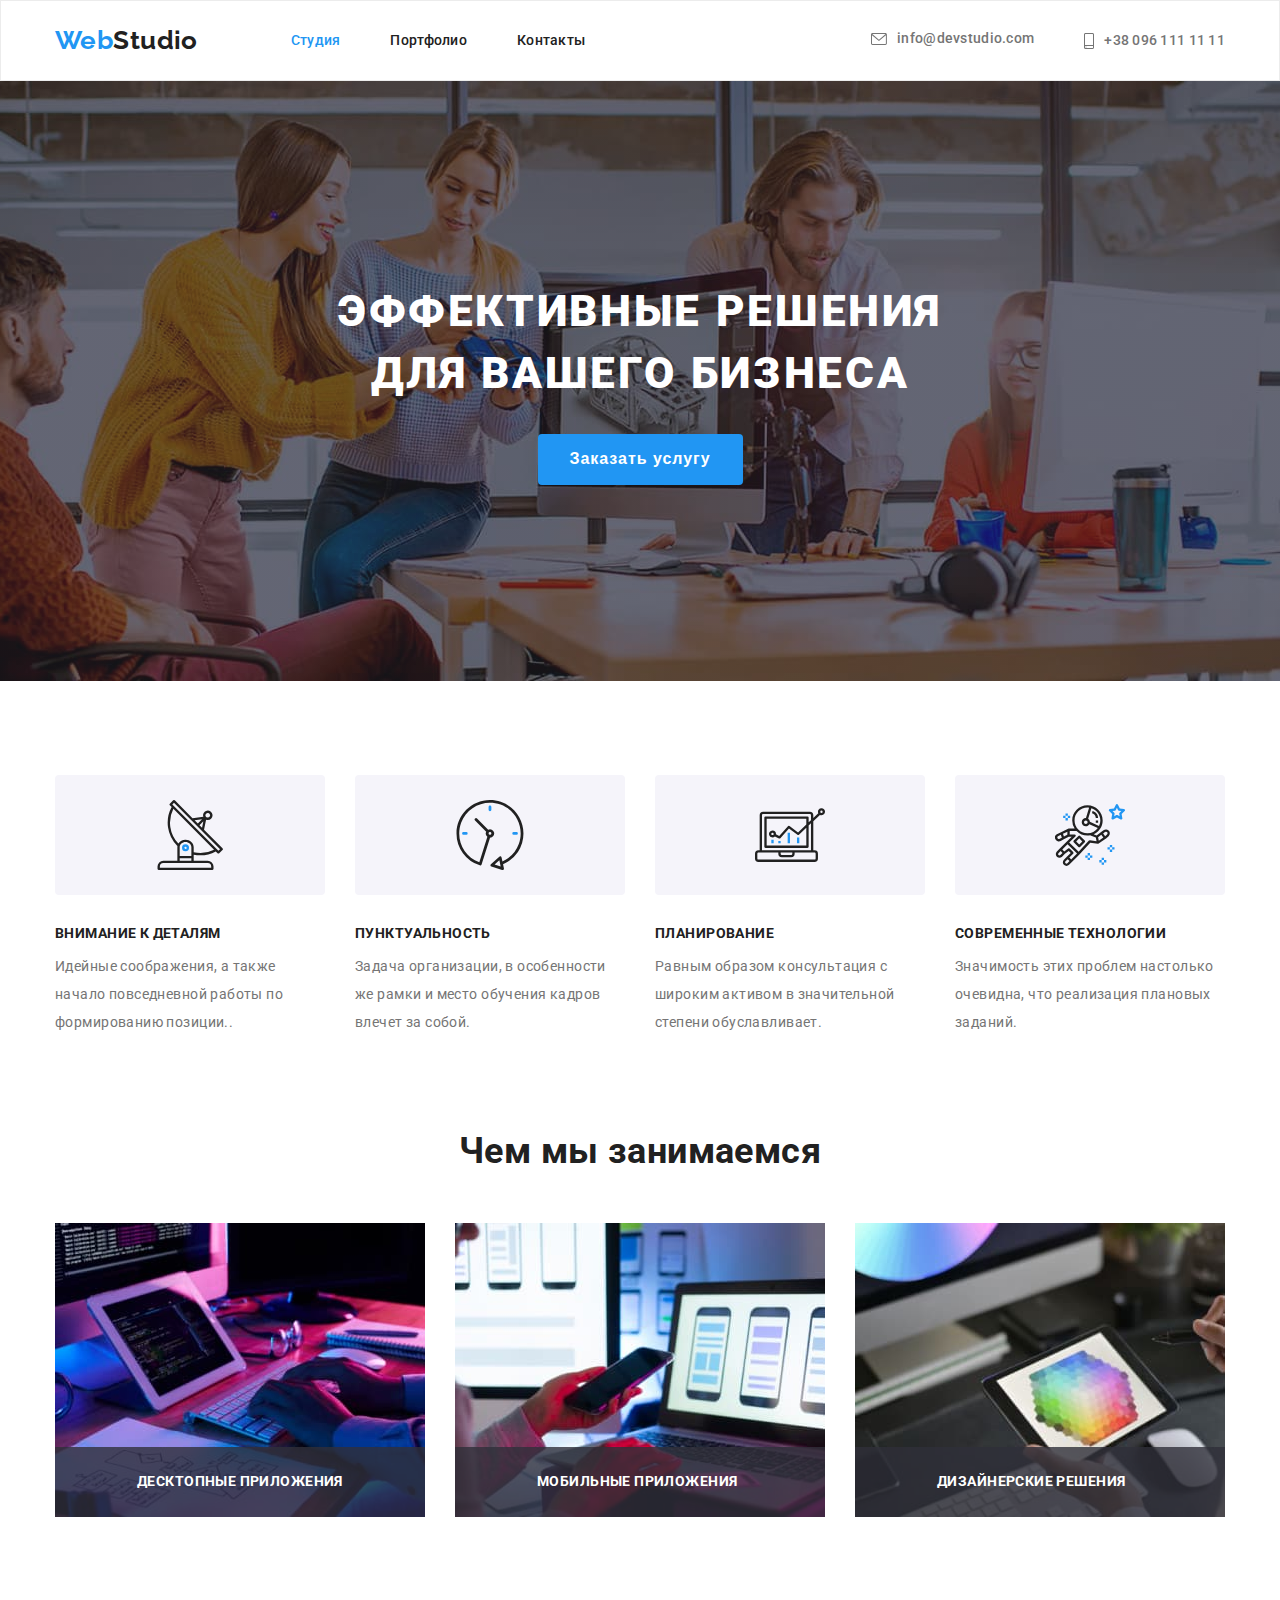
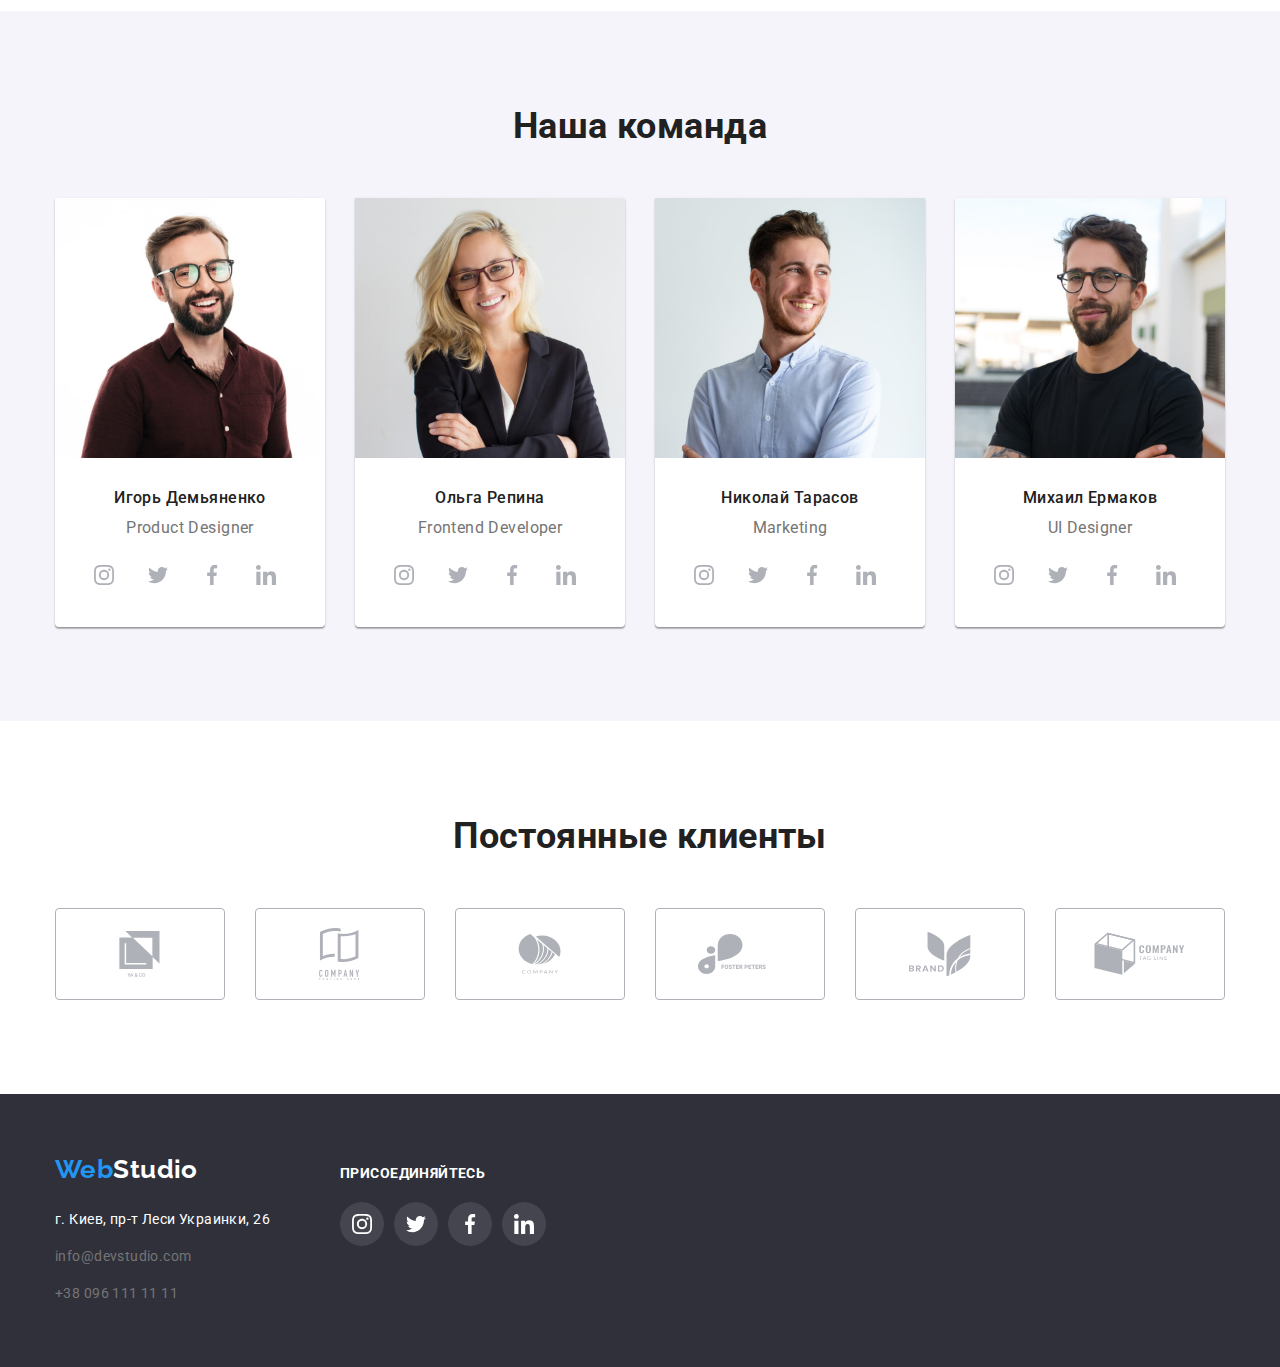
==== index.html @ 89e28541 "add modal" ====
<!DOCTYPE html>
<html lang="ru">

<head>
    <meta charset="UTF-8">
    <meta name="viewport" content="width=device-width, initial-scale=1.0">
    <link rel="stylesheet" href="https://cdnjs.cloudflare.com/ajax/libs/modern-normalize/1.0.0/modern-normalize.min.css" integrity="sha512-ISS7cAi1PEhQ8jnbJpJZMd29NlhNj4AWYyLOSp2CE/CsHxTCu+r+t0D2yoJudVrd0/8fTVPUVDzY5Tvli75u/g==" crossorigin="anonymous" referrerpolicy="no-referrer" />
    <link href="https://fonts.googleapis.com/css2?family=Raleway:wght@700&family=Roboto:ital,wght@0,400;0,500;0,700;0,900;1,400&display=swap" rel="stylesheet">
    <link rel="stylesheet" href="css/style.css">
    <title>WebStudio</title>
</head>

<body>
    <!--Шапка сайта-->
        <header class="header">
            <div class="container header__block">
                <a href="#" aria-label="WebStudio link" class="menu-logo logo-blue"><span>Web</span>Studio</a>
                    <nav class="menu__body">
                        <ul class="menu__list">
                            <li class="menu__item ">
                                <a href="#" class="menu__link menu-blue">Студия</a>
                            </li>
                            <li class="menu__item">
                                <a href="./portfolio.html" class="menu__link menu">Портфолио</a>
                            </li>
                            <li class="menu__item">
                                <a href="#" class="menu__link menu">Контакты</a>
                            </li>
                        </ul>
                    </nav>
                    <ul class="address__list">
                        <li class="address__item">
                            <a href="mailto:info@devstudio.com" class="address__link address-grey" ><svg class="link-icon"  width="16" height="12">
                                <use href="./img/icon/symbol.svg#icon-envelope" class="icon" ></use>
                            </svg>info@devstudio.com</a>
                        </li>
                        <li class="address__item">
                            <a href="tel:+380961111111" class="address__link address-grey"><svg class="link-icon" width="10" height="16">
                                <use href="./img/icon/symbol.svg#icon-smartphone" ></use>
                            </svg>+38 096 111 11 11</a>
                        </li>
                    </ul>
            </div>
        </header>

        <main class="main">
           
            <!--Герой-->
            <section class="section hero overlay">
               
                <div class="container ">
                    <h1 class="title-block_text">Эффективные решения для вашего бизнеса</h1>
                    <button type="button" class="button-blue" data-open-modal>Заказать услугу</button>
                </div>
            </section>
            
            <!--Наши скилы-->
            <section class="section about-us">
                <div class="container">
                    <ul class="about-us__list">
                        <li class="about-us__item icon-antenna">
                            <a href="" class="about-us__list-link">
                                <svg class="about-us__list-icon">
                                  <use href="./img/icon/symbol.svg#icon-Group"></use>
                                </svg>
                              </a>
                            <h3 class="about-us__title subtitle">Внимание к деталям</h3>
                            <p>
                                Идейные соображения, а также начало повседневной работы по формированию позиции..
                            </p>
                        </li>
                        <li class="about-us__item icon-clock">
                            <a href="" class="about-us__list-link">
                                <svg class="about-us__list-icon">
                                  <use href="./img/icon/symbol.svg#icon-clock-1"></use>
                                </svg>
                              </a>
                            <h3 class="about-us__title subtitle">Пунктуальность</h3>
                            <p>
                                Задача организации, в особенности же рамки и место обучения кадров влечет за собой.
                            </p>
                        </li>
                        <li class="about-us__item icon-laptop">
                            <a href="" class="about-us__list-link">
                                <svg class="about-us__list-icon">
                                  <use href="./img/icon/symbol.svg#icon-diagram-1"></use>
                                </svg>
                              </a>
                            <h3 class="about-us__title subtitle">Планирование</h3>
                            <p>
                                Равным образом консультация с широким активом в значительной степени обуславливает.
                            </p>
                        </li>
                        <li class="about-us__item icon-astronaut">
                            <a href="" class="about-us__list-link">
                                <svg class="about-us__list-icon">
                                  <use href="./img/icon/symbol.svg#icon-astronaut-1"></use>
                                </svg>
                              </a>
                            <h3 class="about-us__title subtitle">Современные технологии</h3>
                            <p>
                                Значимость этих проблем настолько очевидна, что реализация плановых заданий.
                            </p>
                        </li>
                    </ul>
                </div>
            </section>

            <!--Примеры работы-->
            <section class=" section what-we-do">
                <div class="container">
                    <h2 class="block-text__title header-block__title">Чем мы занимаемся</h2>
                        <ul class="what-we-do__list">
                            <li class="what-we-do__item">
                                <div class="what-we-do-wrapper">
                                    <img src="./img/studia/img.jpg" alt="картинка" width="370" height="294" />
                                    <h3 class="what-we-do__title subtitle">Десктопные приложения</h3>
                                </div>
                            </li>
                            <li class="what-we-do__item">
                                <div class="what-we-do-wrapper">
                                    <img src="./img/studia/img2.jpg" alt="картинка" width="370" height="294"/>
                                    <h3 class="what-we-do__title subtitle">Мобильные приложения</h3>
                                </div>
                            </li>
                            <li class="what-we-do__item">
                                <div class="what-we-do-wrapper">
                                    <img src="./img/studia/img3.jpg" alt="картинка" width="370" height="294"/>
                                    <h3 class="what-we-do__title subtitle">Дизайнерские решения</h3>
                                </div>
                            </li>
                        </ul>
                </div>
            </section>
            
            <!--Наша команда-->
            <section class="section our-team">
                <div class="container">
                    <h2 class="block-text__title title-our-team">Наша команда</h2>
                        <ul class="our-team__list">
                            <li class="our-team__item">
                                <img src="./img/studia/img4.jpg" alt="фото Игорь Демьяненко" width="270" height="260"/>
                                <h3 class="our-team__title">Игорь Демьяненко</h3>
                                <p class="elements__title our-team-elements" >Product Designer</p>
                                <ul class="icons">
                                    <li class="icons-item"><a href="#" class="icons-item-link "><svg class="icon-link">
                                        <use href="./img/icon/symbol.svg#icon-instagram-2" ></use>
                                    </svg></a></li>
                                    <li class="icons-item"><a href="#" class="icons-item-link "><svg class="icon-link">
                                        <use href="./img/icon/symbol.svg#icon-twitter-1" ></use>
                                    </svg></a></li>
                                    <li class="icons-item"><a href="#" class="icons-item-link "><svg class="icon-link">
                                        <use href="./img/icon/symbol.svg#icon-facebook-1" ></use>
                                    </svg></a></li>
                                    <li class="icons-item"><a href="#" class="icons-item-link "><svg class="icon-link">
                                        <use href="./img/icon/symbol.svg#icon-linkedin-1" ></use>
                                    </svg></a></li>
                                </ul>
                                
                            </li>
                            <li class="our-team__item">
                                <img src="./img/studia/img5.jpg" alt="фото Ольга Репина" width="270" height="260"/>
                                <h3 class="our-team__title">Ольга Репина</h3>
                                <p class="elements__title our-team-elements">Frontend Developer</p>
                                <ul class="icons">
                                    <li class="icons-item"><a href="#" class="icons-item-link "><svg class="icon-link">
                                        <use href="./img/icon/symbol.svg#icon-instagram-2" ></use>
                                    </svg></a></li>
                                    <li class="icons-item"><a href="#" class="icons-item-link "><svg class="icon-link">
                                        <use href="./img/icon/symbol.svg#icon-twitter-1" ></use>
                                    </svg></a></li>
                                    <li class="icons-item"><a href="#" class="icons-item-link "><svg class="icon-link">
                                        <use href="./img/icon/symbol.svg#icon-facebook-1" ></use>
                                    </svg></a></li>
                                    <li class="icons-item"><a href="#" class="icons-item-link "><svg class="icon-link">
                                        <use href="./img/icon/symbol.svg#icon-linkedin-1" ></use>
                                    </svg></a></li>
                                </ul>
                                
                            </li>
                            <li class="our-team__item">
                                <img src="./img/studia/img6.jpg" alt="фото Николай Тарасов" width="270" height="260"/>
                                <h3 class="our-team__title">Николай Тарасов</h3>
                                <p class="elements__title our-team-elements" >Marketing</p>
                                <ul class="icons">
                                    <li class="icons-item"><a href="#" class="icons-item-link "><svg class="icon-link">
                                        <use href="./img/icon/symbol.svg#icon-instagram-2" ></use>
                                    </svg></a></li>
                                    <li class="icons-item"><a href="#" class="icons-item-link "><svg class="icon-link">
                                        <use href="./img/icon/symbol.svg#icon-twitter-1" ></use>
                                    </svg></a></li>
                                    <li class="icons-item"><a href="#" class="icons-item-link "><svg class="icon-link">
                                        <use href="./img/icon/symbol.svg#icon-facebook-1" ></use>
                                    </svg></a></li>
                                    <li class="icons-item"><a href="#" class="icons-item-link "><svg class="icon-link">
                                        <use href="./img/icon/symbol.svg#icon-linkedin-1" ></use>
                                    </svg></a></li>
                                </ul>
                               
                            </li>
                            <li class="our-team__item">
                                <img src="./img/studia/img7.jpg" alt="фото Михаил Ермаков" width="270" height="260"/>
                                <h3 class="our-team__title">Михаил Ермаков</h3>
                                <p class="elements__title our-team-elements">UI Designer</p>
                                <ul class="icons">
                                    <li class="icons-item"><a href="#" class="icons-item-link"><svg class="icon-link">
                                        <use href="./img/icon/symbol.svg#icon-instagram-2" ></use>
                                    </svg></a></li>
                                    <li class="icons-item"><a href="#" class="icons-item-link"><svg class="icon-link">
                                        <use href="./img/icon/symbol.svg#icon-twitter-1" ></use>
                                    </svg></a></li>
                                    <li class="icons-item"><a href="#" class="icons-item-link"><svg class="icon-link">
                                        <use href="./img/icon/symbol.svg#icon-facebook-1" ></use>
                                    </svg></a></li>
                                    <li class="icons-item"><a href="#" class="icons-item-link"><svg class="icon-link">
                                        <use href="./img/icon/symbol.svg#icon-linkedin-1" ></use>
                                    </svg></a></li>
                                </ul>
                               
                            </li>
                        </ul>
                </div>
            </section>
            <section class="section primary-clients">
                <div class="container">
                    <h2 class="block-text__title title-primary-clients">Постоянные клиенты</h2>
                        <ul class="primary-clients-list">
                            <li class=" primary-clients-item"><a href="#" class=" primary-clients-item-link" ><svg class="clients-link" width="41" height="46">
                                <use href="./img/icon/symbol.svg#icon-client1" ></use>
                            </svg></a></li>
                            <li class=" primary-clients-item"><a href="#" class=" primary-clients-item-link "><svg class="clients-link" width="41" height="52">
                                <use href="./img/icon/symbol.svg#icon-client2" ></use>
                            </svg></a></li>
                            <li class=" primary-clients-item"><a href="#" class=" primary-clients-item-link "><svg class="clients-link" width="43" height="41">
                                <use href="./img/icon/symbol.svg#icon-client3" ></use>
                            </svg></a></li>
                            <li class=" primary-clients-item"><a href="#" class=" primary-clients-item-link "><svg class="clients-link" width="84" height="46">
                                <use href="./img/icon/symbol.svg#icon-client4" ></use>
                            </svg></a></li>
                            <li class=" primary-clients-item"><a href="#" class=" primary-clients-item-link "><svg class="clients-link" width="62" height="46">
                                <use href="./img/icon/symbol.svg#icon-client5" ></use>
                            </svg></a></li>
                            <li class=" primary-clients-item"><a href="#" class=" primary-clients-item-link "><svg class="clients-link" width="93" height="43">
                                <use href="./img/icon/symbol.svg#icon-client6" ></use>
                            </svg></a></li>
                        </ul>
                </div>
            </section>
        </main>
     <!--Футер-->
        <footer class="footer">
            <div class="container ">
                <address class="footer__address">
                    <div class="primary-list">
                        <a href="" aria-label="WebStudio link" class="footer-logo logo-blue"><span>Web</span>Studio</a>
                        <ul class="footer__address__list">
                            <li class="footer__address__item">
                                <a href="https://goo.gl/maps/piqngm7oDQpEDh6u6" target="_blank" rel="noopener nofollow noreferrer" class="footer-white">г. Киев, пр-т Леси Украинки, 26</a>
                            </li>
                            <li class="footer__address__item">
                                <a href="mailto:info@devstudio.com" class="footer-grey">info@devstudio.com</a>
                            </li>
                            <li class="footer__address__item">
                                <a href="tel:+380961111111" class="footer-grey">+38 096 111 11 11</a>
                            </li>
                        </ul>
                    </div>
                    <div class="add-to-us">
                        <p class="add-to-us-title">присоединяйтесь</p>
                        <ul class="add-to-us-list">
                            <li class="add-to-us-item"><a href="#" class="add-to-us-link"><svg class="icon-link footer-color-link">
                                <use href="./img/icon/symbol.svg#icon-instagram-2" ></use>
                            </svg></a></li>
                            <li class="add-to-us-item"><a href="#" class="add-to-us-link "><svg class="icon-link footer-color-link">
                                <use href="./img/icon/symbol.svg#icon-twitter-1" ></use>
                            </svg></a></li>
                            <li class="add-to-us-item"><a href="#" class="add-to-us-link "><svg class="icon-link footer-color-link">
                                <use href="./img/icon/symbol.svg#icon-facebook-1" ></use>
                            </svg></a></li>
                            <li class="add-to-us-item"><a href="#" class="add-to-us-link "><svg class="icon-link footer-color-link">
                                <use href="./img/icon/symbol.svg#icon-linkedin-1" ></use>
                            </svg></a></li>
                        </ul>   
                    </div>
                    
                </address>
            </div>
        </footer>
        <div class="backdrop is-hidden" data-backdrop>
            <div class="modal">
                <button data-close-modal><svg class="close-bnt" width="18" height="18" >
                    <use href="./img/icon/symbol.svg#icon-close" ></use>
                </svg></button>
            </div>
        </div>
        <script src="./js/modal.js"> </script>
    </body>

</html>
---- css/style.css ----
*,*::before,*::after{
    padding: 0;
    margin: 0;
    border: 0;
    box-sizing: border-box;
}
:root {
    --brand-color:  #2196F3;
    --fon-color: #2F303A;
    --fonts-title-color: #212121;
    --fonts-color: #757575;
    --white-color: #fff;
    --background-fon-button:#F5F4FA;
     --fons-icon-color:#AFB1B8;
}
.section{
    padding: 94px 0;
}
body {
    font-family: 'Roboto';
    font-size: 14px;
    line-height: 2;
    letter-spacing: 0.03em;
    color: var(--fonts-color);
}
a{
    text-decoration: none;
}
ul,ol,li{
    list-style: none;
}
h1,h2,h3,h4,h5,h6,p{
    margin-top: 0;
    margin-bottom: 0;
}
img{
    display: block;
    height: auto;
    width: 100%;
}

/* ==================================================== */
/* ==================================================== */
.container{
    max-width: 1200px;
    margin: 0px auto;
    padding: 0px 15px;
}
.header{
    padding: 24px 0;
   border: 1px solid #ECECEC;
}
.header__block{
    display: flex;
    align-items:center;
}

/* ==================================================== */
/* ==================================================== */
.hero{
    padding: 200px 0px;
    text-align: center;
}

.footer{
    background-color: var(--fon-color);
}
.overlay{
    max-width: 1600px;
    height: 600px;
    margin: auto;
   background-color: #C4C4C4;;
    background-image: linear-gradient(
        to right,
         rgba(47, 48, 58, 0.4),
         rgba(47, 48, 58, 0.4) ),url(../img/bgi.jpg);
        background-repeat: no-repeat;
        background-position: center;
        background-size: cover;

}
/* ==================================================== */
/* ==================================================== */

.what-we-do{
    padding-top: 0px;
}
.what-we-do-wrapper{
    position: relative;
}
.what-we-do-wrapper::before{
    content: '';
    display: inline-block;
    position: absolute;
    width: 370px;
	height: 70px;
	left: 0;
	bottom: 0;
   opacity: 1;
    background: rgba(47, 48, 58, 0.8);
}
.about-us__list{
    display: flex;
    justify-content: center;
    
}

.about-us__item{


}
.about-us__list-link{
display: flex;
justify-content: center;
align-items: center;
width: 270px;
height: 120px;
background: #F5F4FA;
border-radius: 4px;
margin-bottom: 30px;
}
.about-us__list-icon{
    width: 70px;
    height: 70px;
}
.about-us__item{
    max-width: 270px;
    
}

.about-us__item:not(:last-child){
    margin: 0px 30px 0px 0px;
}
/* ========================title============================ */
/* ======================================================== */
.subtitle{
    font-style: normal;
    font-weight: 700;
    font-size: 14px;
    line-height: 1.2;
    text-transform: uppercase;
}
.about-us__title {
    color: var(--fonts-title-color);
}
.what-we-do__title{
    color: var(--white-color);
    display: block;
    position: absolute;
    left: 0;
    bottom:0;
    padding: 27px 82px; 
   
}
.about-us__title:not(:last-child){
    margin: 0px 0px 10px 0px;
}
.our-team__title{
    font-weight: 500;
    font-size: 16px;
    line-height: 1.2;
    color: var(--fonts-title-color);
    
 }
 .our-team__title:not(:last-child){
  padding: 30px 0px 10px 0px;
 }
 .elements__title{
    font-size: 16px;
    line-height: 1.2;
    text-align: center;
    margin-bottom: 16px;
}

.elements__title-item{
    font-size: 16px;
    line-height: 1.8; 
}
.add-to-us-title{
    width: 144px;
    height: 16px;

    font-weight: 700;
    font-size: 14px;
    line-height: 1.14;
    letter-spacing: 0.03em;
    text-transform: uppercase;

    color: var(--white-color);
}
.title-block_text{
    width: 693px;
    margin-left: auto;
    margin-right: auto;
    margin-bottom: 30px;
}
.title-block_text{
    font-weight: 900;
    font-size: 44px;
    line-height: 1.4;
    letter-spacing: 0.06em;
    text-transform: uppercase;
    color: var(--white-color);
    
}
.block-text__title{
    font-size: 36px;
    line-height: 1.2;
    color: var(--fonts-title-color);
    text-align: center;
    margin-bottom: 50px;
}

.exmaple__item-title{
    font-size: 18px;
    line-height: 2;
    letter-spacing: 0.06em;
    color:var(--fonts-title-color);
}
/* ==================================================== */
/* ==================================================== */

.what-we-do__list, .our-team__list{
    display: flex;
}
.what-we-do__item:not(:last-child),.our-team__item:not(:last-child) {
    margin: 0px 30px 0px 0px;
}

/* ==================================================== */
/* ==================================================== */


.our-team__item{
    background-color: #fff;
}
.our-team{
    text-align: center;
    background-color: var(--background-fon-button);

}

.our-team__item{
    box-shadow: 0px 1px 3px rgba(0, 0, 0, 0.12), 0px 1px 1px rgba(0, 0, 0, 0.14), 0px 2px 1px rgba(0, 0, 0, 0.2);
    border-radius: 0px 0px 4px 4px;
}

.elements__title-item{
    color: var(--fonts-color);
}
.exmaple__item-link{
    display: block;
}
.exmaple-link{
    display: block;
}
.our-team-elements{
    padding: 0px 0px 0px 0px;
}
/* ==================================================== */
/* ==================================================== */

.footer{
    padding: 60px 0;
}
 .footer-white{
     cursor: default;
     line-height: 1.7;
   color: var(--white-color);
 } 
 
 .address, .footer__address{
     font-style: normal;
 }

 .footer__address__item:not(:last-child){
     margin-bottom: 9px;
 }

 .footer-logo{
    display: block;
    margin-bottom: 20px;
  color:var(--white-color);
 }
 .footer-white{
    font-style: normal;
    line-height: 1.7;
  color: var(--white-color);
}
.footer-grey{
    color: var(--fonts-color);
}
/* ======================button============================== */
/* ========================================================= */
.button-blue{
    border-radius: 4px;
    font-weight: 700;
    font-size: 16px;
    line-height: 1.9;
    letter-spacing: 0.06em;
    color:var(--white-color);
    background: var(--brand-color);
    padding: 10px 32px;
    cursor: pointer; 
   
}

 .button-menu_blue{
    background: var(--brand-color);
    color: var(--white-color);
 }
.button-menu{
    font-family: inherit;
    font-weight: 500;
    font-size: 16px;
    line-height: 1.6;
    background: var(--background-fon-button);
    border-radius: 4px;
    cursor: pointer;
    padding: 6px 22px;
   
}
.menu__button-list{
    display: flex;
    justify-content: center;
   margin-bottom: 50px;
}
.menu__button-item:not(:last-child){
    margin: 0px 8px 0px 0px;
}

 /* ==================================================== */
/* ==================================================== */
.menu__body{
    margin-right: auto;
}
.menu__list{
    display: flex;
 }
.menu__item:not(:last-child){
   margin: 0px 50px 0px 0px;
 }

.menu-blue{
        color: var(--brand-color);
}

.menu{
    font-weight: 500;
    line-height: 1.2px;
    letter-spacing: 0.02em;
    color: var(--fonts-title-color);
}
.menu-logo, .footer-logo{
    font-family: 'Raleway';
    font-style: normal;
    font-weight: 700;
    font-size: 26px;
    line-height: 1.2;
   }
.menu-logo{
    color: var(--fonts-title-color);
    margin-right: 93px;
}
 /* ========================hover============================ */
/* ========================================================= */

.menu__link:hover,.address__link:hover,.grey:hover, .address__link:hover,.address__link:hover .link-icon,
.menu__link:focus,.address__link:focus,.grey:focus, .address__link:focus,.address__link:focus .link-icon{
    color: var(--brand-color);
    fill: var(--brand-color);
    transition: transform 250ms cubic-bezier(0.4, 0, 0.2, 1) ;
}
.exmaple__item-link:hover,.exmaple__item-link:focus{
    box-shadow: 0px 1px 3px rgba(0, 0, 0, 0.12), 0px 1px 1px rgba(0, 0, 0, 0.14), 0px 2px 1px rgba(0, 0, 0, 0.2);
    border-radius: 0px 0px 4px 4px;
    transition: transform 250ms cubic-bezier(0.4, 0, 0.2, 1) ;
}
.button-blue:hover, .button-blue:focus, .button-blue:active{
    background:#085fa7;
    transition: transform 250ms cubic-bezier(0.4, 0, 0.2, 1) ;
}

 .button-menu:hover,.button-menu:focus{
    background: var(--brand-color);
    color: var(--white-color);
    transition: transform 250ms cubic-bezier(0.4, 0, 0.2, 1) ;
 }
.icons-item-link:hover,.icons-item-link:hover .icon-link,
.icons-item-link:focus,.icons-item-link:focus .icon-link {
    background-color:var(--brand-color);
    fill: var(--white-color);
    transition: transform 250ms cubic-bezier(0.4, 0, 0.2, 1) ;
}
.add-to-us-link:hover,.add-to-us-link:focus{
   background-color:var(--brand-color);
   transition: transform 250ms cubic-bezier(0.4, 0, 0.2, 1) ;
}
.primary-clients-item-link:hover, .primary-clients-item-link:focus{
    border: 1px solid var(--brand-color);
    fill: var(--brand-color);
    transition: transform 250ms cubic-bezier(0.4, 0, 0.2, 1) ;
}
.menu__link:hover::after{
	/* opacity: 1; */
	transform: scaleX(1);
    transition: transform 250ms cubic-bezier(0.4, 0, 0.2, 1) ;
}
/* ==================================================== */
/* ==================================================== */
.exmaple__list{
   display: flex;
   flex-wrap: wrap;
   gap: 30px;
}
.exmaple__item{
    flex-basis: calc((100% - 60px) / 3);
    border: solid 1px #EEEEEE;
}
.exmaple__item:hover{

}
.address__item:not(:last-child){
margin: 0px 50px 0px 0px;
}
 /* ==================================================== */
/* ==================================================== */


.menu__link,.address__link{
    font-style: normal;
    font-weight: 500;
    line-height: 1.2px;
    letter-spacing: 0.02em;
}
 /* =======================after&before============================ */
/* =============================================================== */
.menu__link{
    position:relative;
    display: block;
}
.menu__link::after{
    position: absolute;
    content: '';
    display: block;
    left: 0;
    bottom: -40px;
    width: 100%;
    height: 4px;
    border-radius: 4px;
    background-color: var(--brand-color);
    /* opacity: 0; */
    transform: scaleX(0);
    transition: transform 250ms cubic-bezier(0.4, 0, 0.2, 1) ;

}
.exmaple-box{
    position: relative;
    width: 367px;
    height: 294px;
    overflow: hidden;
}
.exmaple-overlay{
    position: absolute;
    top: 0;
	left: 0;
	width: 100%;
	height: 100%;
	background-color: rgba(33, 150, 243, 0.9);
    transform: translateY(100%);
	transition: transform 250ms ease;
}
.exmaple-overlay > p{
    padding: 63px 24px;
    color: var(--white-color);
}
.exmaple-box:hover .exmaple-overlay {
	transform: translateY(0);
  }
/* ==================================================== */
/* ==================================================== */

.logo-blue span{
   color: var(--brand-color);
}
.address-grey{
  color: var(--fonts-color);
}

.blue{
    background-color: var(--brand-color);
    color:var(--white-color);
}

.header-block{
    text-align: center;
    margin: 0px 0px 50px 0px;
}

.exmaple__item-title{
    margin: 20px 0px 4px 24px;
}

.elements__title-item{
    padding: 0px 0px 20px 24px;
}

.our-team__list{
   display: flex;   
 
}
.icons-item-link{
    display: block;
    padding: 12px;
    width: 44px;
    height:44px;
    border-radius: 50%;
    color: var(--fonts-color);
}
.add-to-us-link{
    display: block;
    padding: 12px;
    width: 44px;
    height:44px;
    border-radius: 50%;
    color: var(--white-color);
    background: rgba(255, 255, 255, 0.1);
}

.icons{
display: flex;
margin-bottom: 30px;
justify-content: center;

}
.icons-item, .add-to-us-item{
    margin-right: 10px;
    
}
.icon-link{
    width: 20px;
    height:20px;
   fill: var(--fons-icon-color);
}
.footer-color-link{
    fill: var(--white-color);
}
.address__list{
    display: flex;
}
.address__link{
    display: flex;
    align-items: center;
   
}
.link-icon{
    margin-right: 10px;
 fill: var(--fonts-color);
}
.primary-clients-list{
    display: flex;
    flex-wrap: wrap;
    gap: 30px;
}
.primary-clients-item{
    width: calc((100% - 150px)/6);
    min-height: 92px;
   
}
.primary-clients-item-link{
    border: 1px solid #AFB1B8;
    border-radius: 4px;
   display: flex;
   align-items: center;
   justify-content: center;
   min-height: 92px;
   color: var(--fons-icon-color);
   fill: var(--fons-icon-color);
}
.clients-link{
    display: block;
}

.add-to-us-list{
    display: flex;
}
.add-to-us-title{
    margin-bottom: 20px;
}
.footer__address{
   display: flex;
}

.primary-list{
    margin-right: 70px;
}

.add-to-us{
   padding-top: 12px;
    
}
/* =====================backdrop=============================== */
/* =========================================================== */
.backdrop{
    position: fixed;
    left: 0;
    top: 0;
    width: 100%;
    height: 100%; 
    z-index: 100;   
    
    background: rgba(0, 0, 0, 0.2);
    transition: opacity 500ms linear, visibility 500ms linear;
} 
.backdrop.is-hidden{
    opacity: 0;
    visibility: hidden;
    pointer-events: none;
}
.backdrop.is-hidden .modal{
    transform:translate(-50%, -50%) scale(1.1);
}
.modal{
    position: absolute;
    top: 50%;
    left: 50%;
   
    width: 528px;
    height: 581px;
  
    background: #FFFFFF;
    box-shadow: 0px 1px 3px rgba(0, 0, 0, 0.12), 0px 1px 1px rgba(0, 0, 0, 0.14), 0px 2px 1px rgba(0, 0, 0, 0.2);
    border-radius: 4px;
    
    transform: translate(-50%, -50%) scale(1);
    transition: transform 250ms cubic-bezier(0.4, 0, 0.2, 1) ;
}
.close-bnt{
    position: absolute;
    top: 10px;
    right: 10px;
    display: flex;
    /* justify-content: center;
    align-items: center; */

    background-color:transparent;
    width: 30px;
    height: 30px;
    border-radius: 50%;
    border: 1px solid rgba(0, 0, 0, 0.1);

    padding: 6px;
}
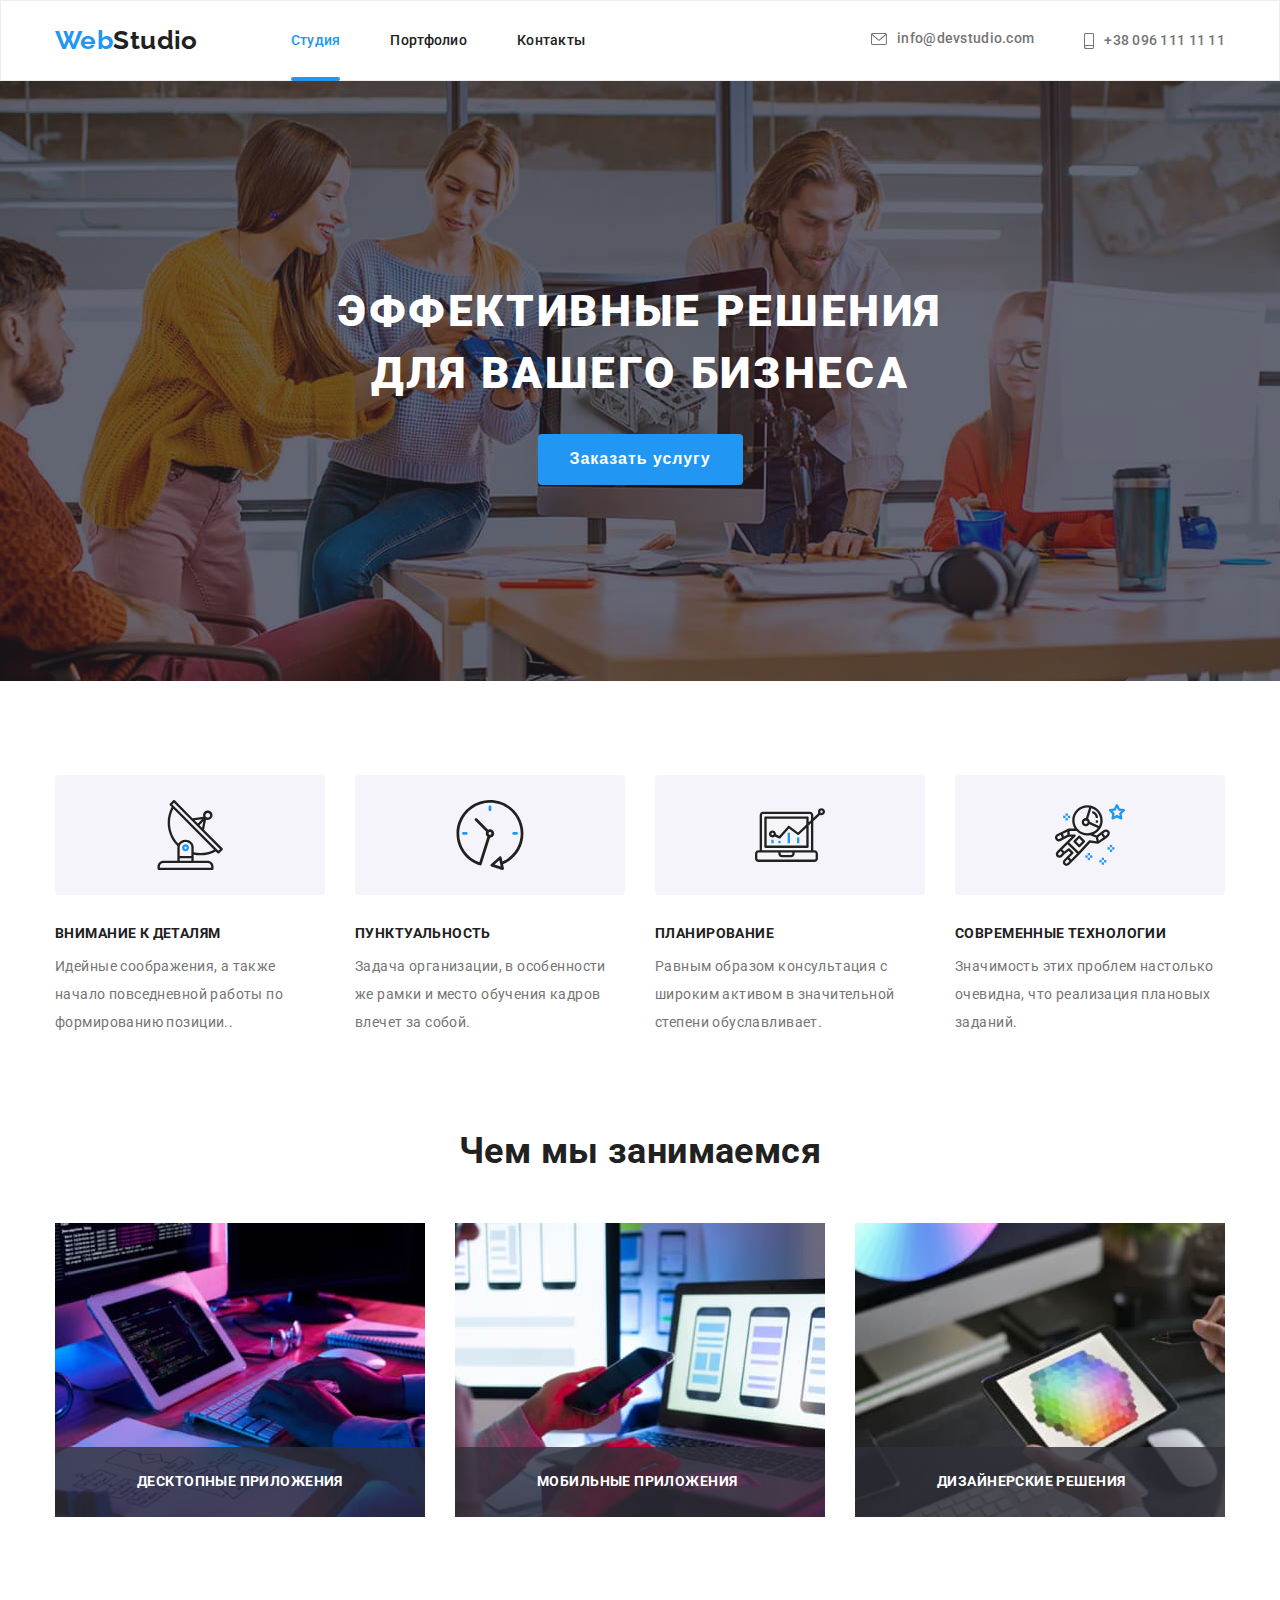
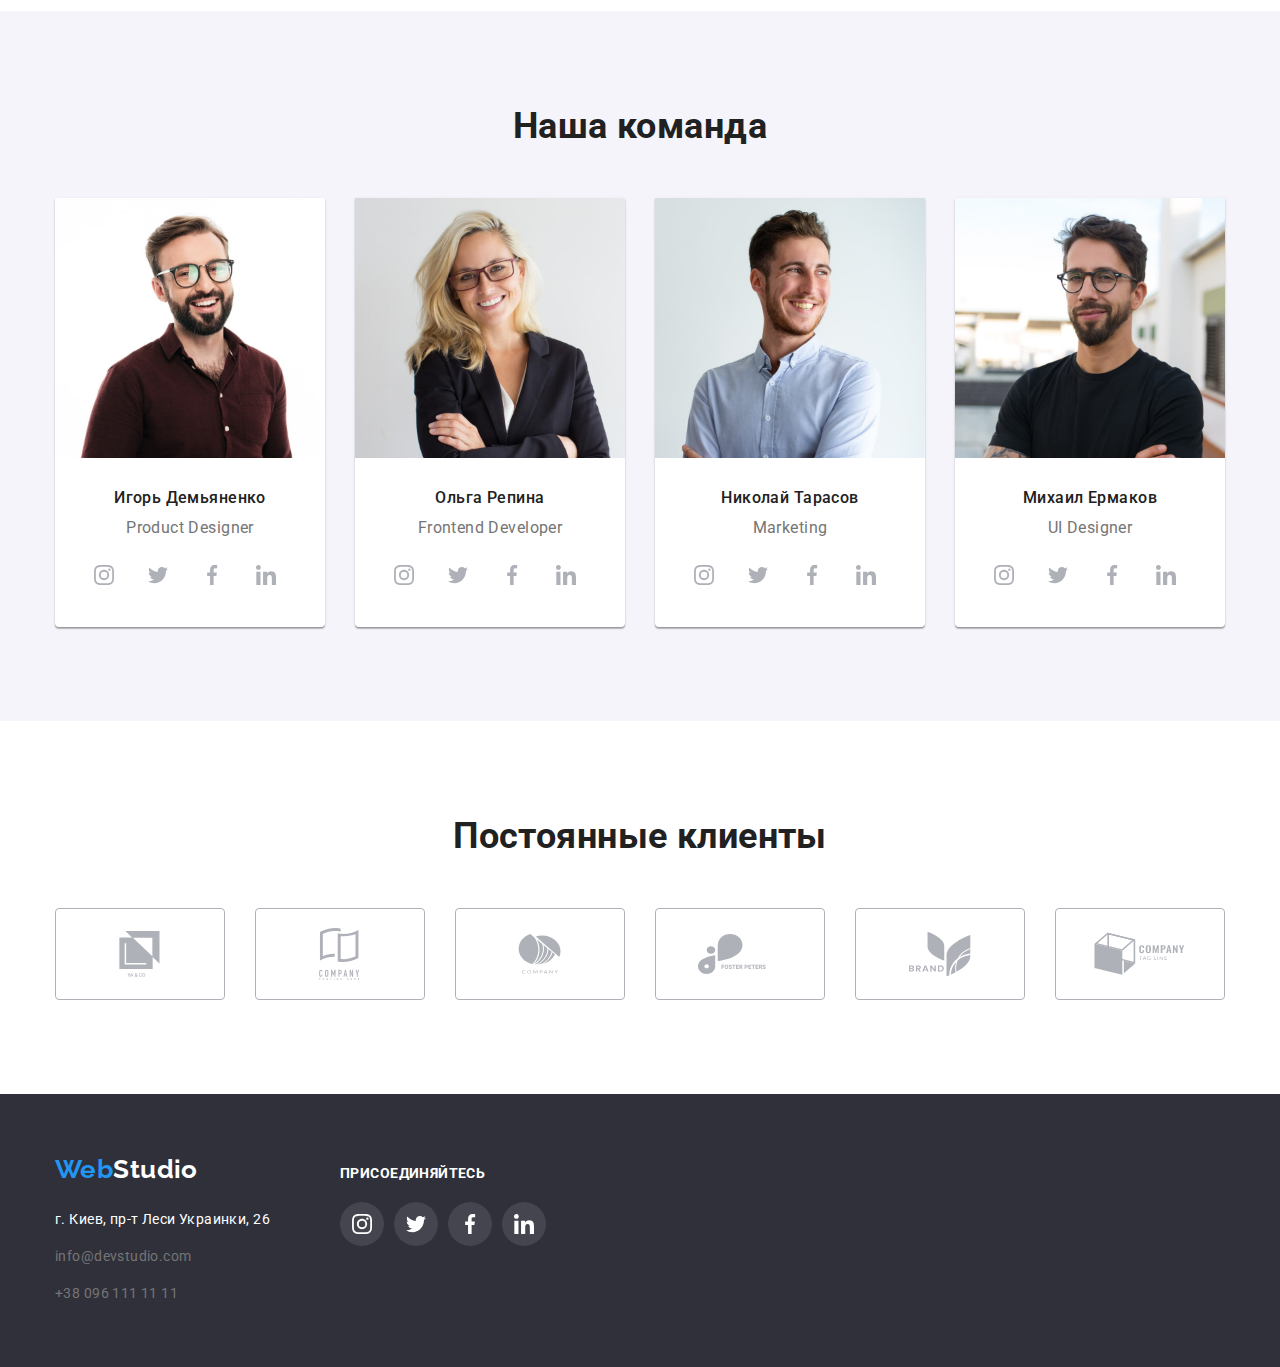
==== commit 8ae1079f: "add sprite" ====
--- a/index.html
+++ b/index.html
@@ -31,12 +31,12 @@
                     <ul class="address__list">
                         <li class="address__item">
                             <a href="mailto:info@devstudio.com" class="address__link address-grey" ><svg class="link-icon"  width="16" height="12">
-                                <use href="./img/icon/symbol.svg#icon-envelope" class="icon" ></use>
+                                <use href="./img/icon/sprite.svg#icon-envelope" class="icon" ></use>
                             </svg>info@devstudio.com</a>
                         </li>
                         <li class="address__item">
                             <a href="tel:+380961111111" class="address__link address-grey"><svg class="link-icon" width="10" height="16">
-                                <use href="./img/icon/symbol.svg#icon-smartphone" ></use>
+                                <use href="./img/icon/sprite.svg#icon-smartphone" ></use>
                             </svg>+38 096 111 11 11</a>
                         </li>
                     </ul>
@@ -61,7 +61,7 @@
                         <li class="about-us__item icon-antenna">
                             <a href="" class="about-us__list-link">
                                 <svg class="about-us__list-icon">
-                                  <use href="./img/icon/symbol.svg#icon-Group"></use>
+                                  <use href="./img/icon/sprite.svg#icon-antena"></use>
                                 </svg>
                               </a>
                             <h3 class="about-us__title subtitle">Внимание к деталям</h3>
@@ -72,7 +72,7 @@
                         <li class="about-us__item icon-clock">
                             <a href="" class="about-us__list-link">
                                 <svg class="about-us__list-icon">
-                                  <use href="./img/icon/symbol.svg#icon-clock-1"></use>
+                                  <use href="./img/icon/sprite.svg#icon-clock"></use>
                                 </svg>
                               </a>
                             <h3 class="about-us__title subtitle">Пунктуальность</h3>
@@ -83,7 +83,7 @@
                         <li class="about-us__item icon-laptop">
                             <a href="" class="about-us__list-link">
                                 <svg class="about-us__list-icon">
-                                  <use href="./img/icon/symbol.svg#icon-diagram-1"></use>
+                                  <use href="./img/icon/sprite.svg#icon-diagram"></use>
                                 </svg>
                               </a>
                             <h3 class="about-us__title subtitle">Планирование</h3>
@@ -94,7 +94,7 @@
                         <li class="about-us__item icon-astronaut">
                             <a href="" class="about-us__list-link">
                                 <svg class="about-us__list-icon">
-                                  <use href="./img/icon/symbol.svg#icon-astronaut-1"></use>
+                                  <use href="./img/icon/sprite.svg#icon-astronaut"></use>
                                 </svg>
                               </a>
                             <h3 class="about-us__title subtitle">Современные технологии</h3>
--- a/css/style.css
+++ b/css/style.css
@@ -12,6 +12,7 @@
     --white-color: #fff;
     --background-fon-button:#F5F4FA;
      --fons-icon-color:#AFB1B8;
+     --transition-color: 250ms cubic-bezier(0.4, 0, 0.2, 1) ;;
 }
 .section{
     padding: 94px 0;
@@ -263,11 +264,7 @@
 .footer{
     padding: 60px 0;
 }
- .footer-white{
-     cursor: default;
-     line-height: 1.7;
-   color: var(--white-color);
- } 
+ 
  
  .address, .footer__address{
      font-style: normal;
@@ -286,9 +283,11 @@
     font-style: normal;
     line-height: 1.7;
   color: var(--white-color);
+  transition: color var(--transition-color);
 }
 .footer-grey{
     color: var(--fonts-color);
+    transition: color var(--transition-color);
 }
 /* ======================button============================== */
 /* ========================================================= */
@@ -302,11 +301,13 @@
     background: var(--brand-color);
     padding: 10px 32px;
     cursor: pointer; 
+    transition: background-color var(--transition-color), color var(--transition-color);
    
 }
 
  .button-menu_blue{
     background: var(--brand-color);
+
     color: var(--white-color);
  }
 .button-menu{
@@ -318,6 +319,7 @@
     border-radius: 4px;
     cursor: pointer;
     padding: 6px 22px;
+   transition: color var(--transition-color);
    
 }
 .menu__button-list{
@@ -369,43 +371,39 @@
 .menu__link:focus,.address__link:focus,.grey:focus, .address__link:focus,.address__link:focus .link-icon{
     color: var(--brand-color);
     fill: var(--brand-color);
-    transition: transform 250ms cubic-bezier(0.4, 0, 0.2, 1) ;
+   
 }
 .exmaple__item-link:hover,.exmaple__item-link:focus{
     box-shadow: 0px 1px 3px rgba(0, 0, 0, 0.12), 0px 1px 1px rgba(0, 0, 0, 0.14), 0px 2px 1px rgba(0, 0, 0, 0.2);
     border-radius: 0px 0px 4px 4px;
-    transition: transform 250ms cubic-bezier(0.4, 0, 0.2, 1) ;
+   
 }
 .button-blue:hover, .button-blue:focus, .button-blue:active{
     background:#085fa7;
-    transition: transform 250ms cubic-bezier(0.4, 0, 0.2, 1) ;
+   
 }
 
  .button-menu:hover,.button-menu:focus{
     background: var(--brand-color);
     color: var(--white-color);
-    transition: transform 250ms cubic-bezier(0.4, 0, 0.2, 1) ;
+   
  }
 .icons-item-link:hover,.icons-item-link:hover .icon-link,
 .icons-item-link:focus,.icons-item-link:focus .icon-link {
     background-color:var(--brand-color);
     fill: var(--white-color);
-    transition: transform 250ms cubic-bezier(0.4, 0, 0.2, 1) ;
+   
 }
 .add-to-us-link:hover,.add-to-us-link:focus{
    background-color:var(--brand-color);
-   transition: transform 250ms cubic-bezier(0.4, 0, 0.2, 1) ;
+  
 }
 .primary-clients-item-link:hover, .primary-clients-item-link:focus{
     border: 1px solid var(--brand-color);
     fill: var(--brand-color);
-    transition: transform 250ms cubic-bezier(0.4, 0, 0.2, 1) ;
-}
-.menu__link:hover::after{
-	/* opacity: 1; */
-	transform: scaleX(1);
-    transition: transform 250ms cubic-bezier(0.4, 0, 0.2, 1) ;
-}
+   
+}
+
 /* ==================================================== */
 /* ==================================================== */
 .exmaple__list{
@@ -432,6 +430,8 @@
     font-weight: 500;
     line-height: 1.2px;
     letter-spacing: 0.02em;
+    transition: color 250ms cubic-bezier(0.4, 0, 0.2, 1) ;
+
 }
  /* =======================after&before============================ */
 /* =============================================================== */
@@ -449,23 +449,47 @@
     height: 4px;
     border-radius: 4px;
     background-color: var(--brand-color);
-    /* opacity: 0; */
+    /* opacity: 1; */
     transform: scaleX(0);
-    transition: transform 250ms cubic-bezier(0.4, 0, 0.2, 1) ;
-
+    /* transition: transform 250ms cubic-bezier(0.4, 0, 0.2, 1) ; */
+
+}
+.menu__link:hover::after{
+	/* opacity: 1; */
+	transform: scaleX(1);
+}
+.menu-blue::after{
+    position: absolute;
+    content: '';
+    display: block;
+    left: 0;
+    bottom: -40px;
+    width: 100%;
+    height: 4px;
+    border-radius: 4px;
+    background-color: var(--brand-color);
+   
+    transform: scaleX(1);
 }
 .exmaple-box{
     position: relative;
-    width: 367px;
-    height: 294px;
+    width: 100%;
+    height: 100%;
     overflow: hidden;
+}
+.exmaple__item-title{
+    font-size: 18px;
+    
+    line-height: 1.5;
+    letter-spacing: 0.03em;
+
 }
 .exmaple-overlay{
     position: absolute;
     top: 0;
 	left: 0;
 	width: 100%;
-	height: 100%;
+	height: 101%;
 	background-color: rgba(33, 150, 243, 0.9);
     transform: translateY(100%);
 	transition: transform 250ms ease;
@@ -541,9 +565,11 @@
     width: 20px;
     height:20px;
    fill: var(--fons-icon-color);
+ transition: color var(--transition-color);
 }
 .footer-color-link{
     fill: var(--white-color);
+    
 }
 .address__list{
     display: flex;
@@ -579,6 +605,7 @@
 }
 .clients-link{
     display: block;
+    transition: color var(--transition-color);
 }
 
 .add-to-us-list{
@@ -637,8 +664,8 @@
 }
 .close-bnt{
     position: absolute;
-    top: 10px;
-    right: 10px;
+    top: 8px;
+    right: 8px;
     display: flex;
     /* justify-content: center;
     align-items: center; */
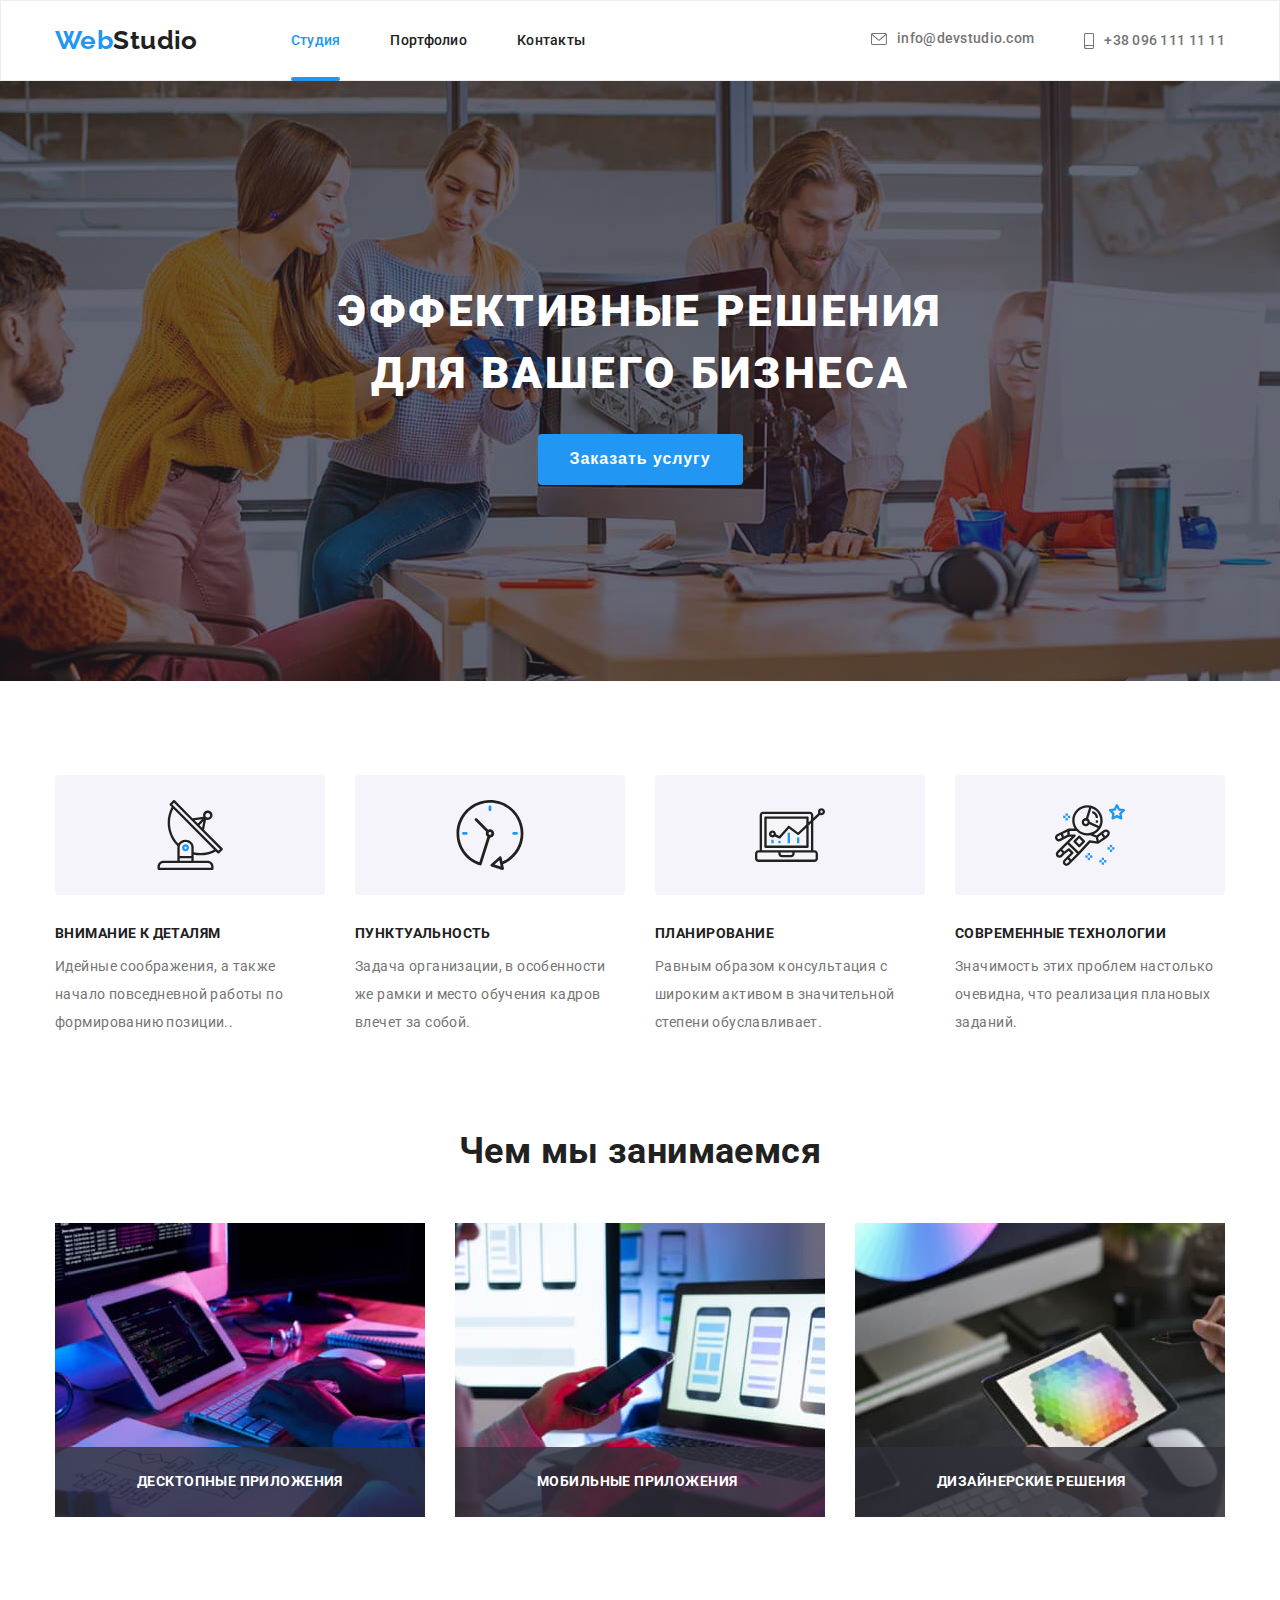
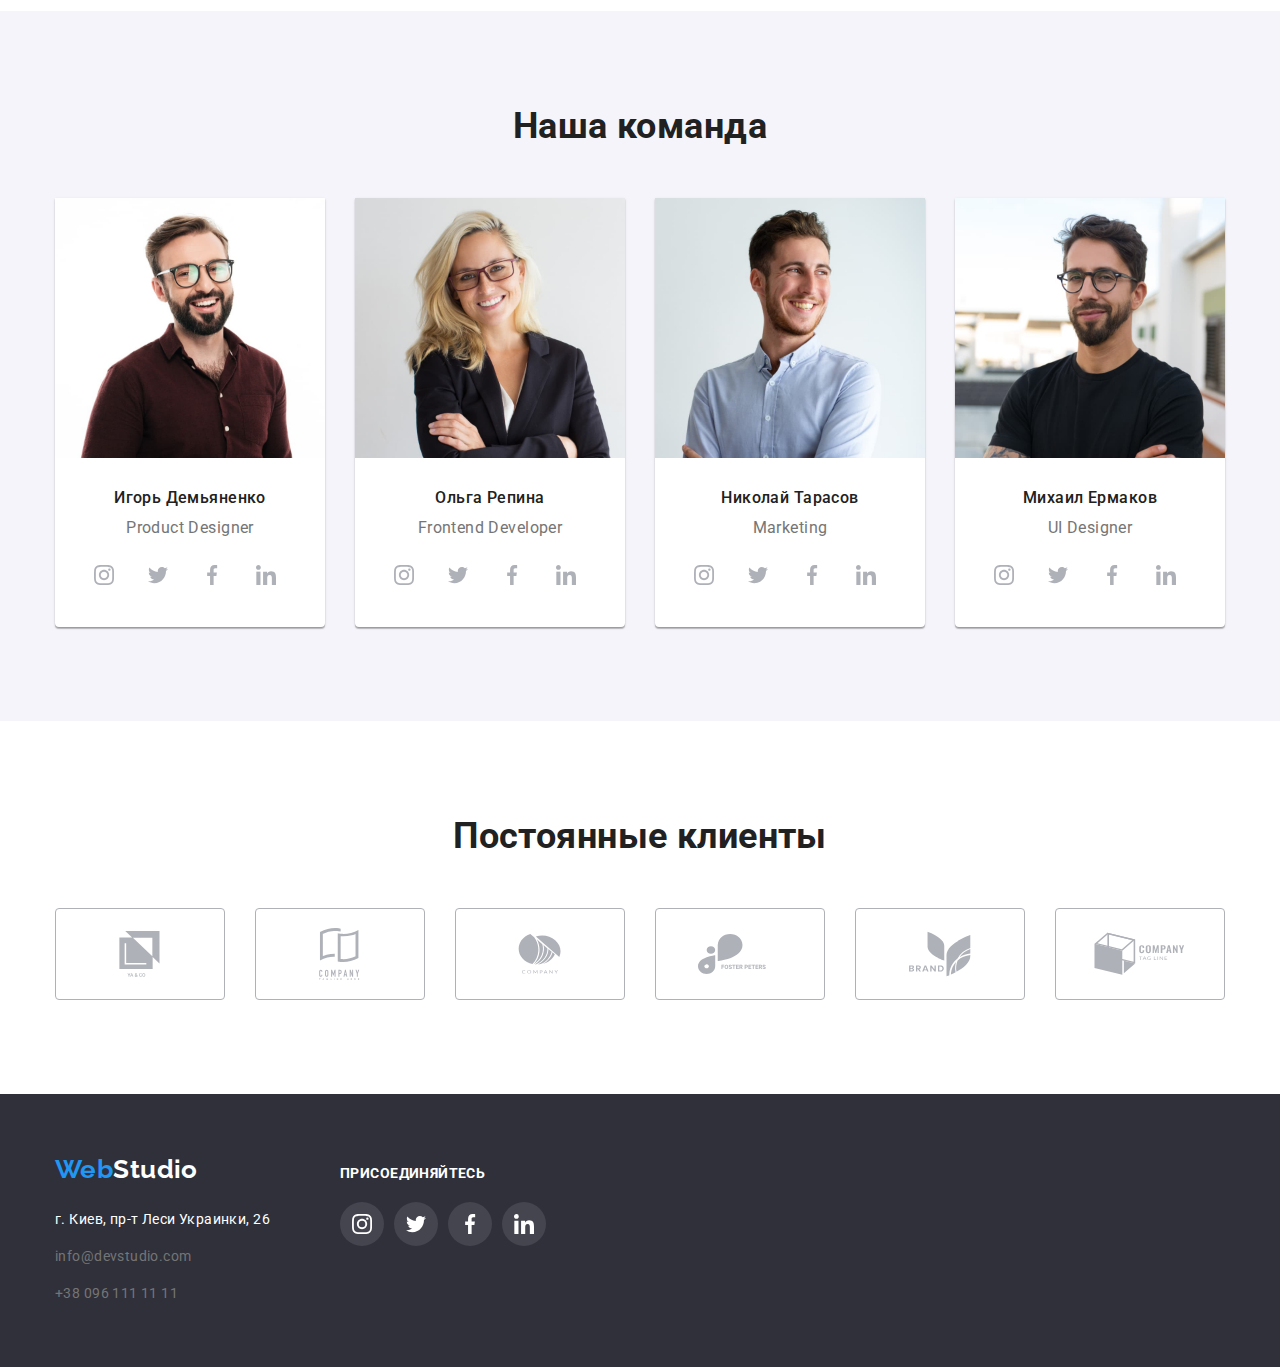
==== commit 2fd97b93: "add sprite" ====
--- a/index.html
+++ b/index.html
@@ -144,16 +144,16 @@
                                 <p class="elements__title our-team-elements" >Product Designer</p>
                                 <ul class="icons">
                                     <li class="icons-item"><a href="#" class="icons-item-link "><svg class="icon-link">
-                                        <use href="./img/icon/symbol.svg#icon-instagram-2" ></use>
-                                    </svg></a></li>
-                                    <li class="icons-item"><a href="#" class="icons-item-link "><svg class="icon-link">
-                                        <use href="./img/icon/symbol.svg#icon-twitter-1" ></use>
-                                    </svg></a></li>
-                                    <li class="icons-item"><a href="#" class="icons-item-link "><svg class="icon-link">
-                                        <use href="./img/icon/symbol.svg#icon-facebook-1" ></use>
-                                    </svg></a></li>
-                                    <li class="icons-item"><a href="#" class="icons-item-link "><svg class="icon-link">
-                                        <use href="./img/icon/symbol.svg#icon-linkedin-1" ></use>
+                                        <use href="./img/icon/sprite.svg#icon-instagram" ></use>
+                                    </svg></a></li>
+                                    <li class="icons-item"><a href="#" class="icons-item-link "><svg class="icon-link">
+                                        <use href="./img/icon/sprite.svg#icon-twitter" ></use>
+                                    </svg></a></li>
+                                    <li class="icons-item"><a href="#" class="icons-item-link "><svg class="icon-link">
+                                        <use href="./img/icon/sprite.svg#icon-facebook" ></use>
+                                    </svg></a></li>
+                                    <li class="icons-item"><a href="#" class="icons-item-link "><svg class="icon-link">
+                                        <use href="./img/icon/sprite.svg#icon-linkedin" ></use>
                                     </svg></a></li>
                                 </ul>
                                 
@@ -164,16 +164,16 @@
                                 <p class="elements__title our-team-elements">Frontend Developer</p>
                                 <ul class="icons">
                                     <li class="icons-item"><a href="#" class="icons-item-link "><svg class="icon-link">
-                                        <use href="./img/icon/symbol.svg#icon-instagram-2" ></use>
-                                    </svg></a></li>
-                                    <li class="icons-item"><a href="#" class="icons-item-link "><svg class="icon-link">
-                                        <use href="./img/icon/symbol.svg#icon-twitter-1" ></use>
-                                    </svg></a></li>
-                                    <li class="icons-item"><a href="#" class="icons-item-link "><svg class="icon-link">
-                                        <use href="./img/icon/symbol.svg#icon-facebook-1" ></use>
-                                    </svg></a></li>
-                                    <li class="icons-item"><a href="#" class="icons-item-link "><svg class="icon-link">
-                                        <use href="./img/icon/symbol.svg#icon-linkedin-1" ></use>
+                                        <use href="./img/icon/sprite.svg#icon-instagram" ></use>
+                                    </svg></a></li>
+                                    <li class="icons-item"><a href="#" class="icons-item-link "><svg class="icon-link">
+                                        <use href="./img/icon/sprite.svg#icon-twitter" ></use>
+                                    </svg></a></li>
+                                    <li class="icons-item"><a href="#" class="icons-item-link "><svg class="icon-link">
+                                        <use href="./img/icon/sprite.svg#icon-facebook" ></use>
+                                    </svg></a></li>
+                                    <li class="icons-item"><a href="#" class="icons-item-link "><svg class="icon-link">
+                                        <use href="./img/icon/sprite.svg#icon-linkedin" ></use>
                                     </svg></a></li>
                                 </ul>
                                 
@@ -184,16 +184,16 @@
                                 <p class="elements__title our-team-elements" >Marketing</p>
                                 <ul class="icons">
                                     <li class="icons-item"><a href="#" class="icons-item-link "><svg class="icon-link">
-                                        <use href="./img/icon/symbol.svg#icon-instagram-2" ></use>
-                                    </svg></a></li>
-                                    <li class="icons-item"><a href="#" class="icons-item-link "><svg class="icon-link">
-                                        <use href="./img/icon/symbol.svg#icon-twitter-1" ></use>
-                                    </svg></a></li>
-                                    <li class="icons-item"><a href="#" class="icons-item-link "><svg class="icon-link">
-                                        <use href="./img/icon/symbol.svg#icon-facebook-1" ></use>
-                                    </svg></a></li>
-                                    <li class="icons-item"><a href="#" class="icons-item-link "><svg class="icon-link">
-                                        <use href="./img/icon/symbol.svg#icon-linkedin-1" ></use>
+                                        <use href="./img/icon/sprite.svg#icon-instagram" ></use>
+                                    </svg></a></li>
+                                    <li class="icons-item"><a href="#" class="icons-item-link "><svg class="icon-link">
+                                        <use href="./img/icon/sprite.svg#icon-twitter" ></use>
+                                    </svg></a></li>
+                                    <li class="icons-item"><a href="#" class="icons-item-link "><svg class="icon-link">
+                                        <use href="./img/icon/sprite.svg#icon-facebook" ></use>
+                                    </svg></a></li>
+                                    <li class="icons-item"><a href="#" class="icons-item-link "><svg class="icon-link">
+                                        <use href="./img/icon/sprite.svg#icon-linkedin" ></use>
                                     </svg></a></li>
                                 </ul>
                                
@@ -204,16 +204,16 @@
                                 <p class="elements__title our-team-elements">UI Designer</p>
                                 <ul class="icons">
                                     <li class="icons-item"><a href="#" class="icons-item-link"><svg class="icon-link">
-                                        <use href="./img/icon/symbol.svg#icon-instagram-2" ></use>
-                                    </svg></a></li>
-                                    <li class="icons-item"><a href="#" class="icons-item-link"><svg class="icon-link">
-                                        <use href="./img/icon/symbol.svg#icon-twitter-1" ></use>
-                                    </svg></a></li>
-                                    <li class="icons-item"><a href="#" class="icons-item-link"><svg class="icon-link">
-                                        <use href="./img/icon/symbol.svg#icon-facebook-1" ></use>
-                                    </svg></a></li>
-                                    <li class="icons-item"><a href="#" class="icons-item-link"><svg class="icon-link">
-                                        <use href="./img/icon/symbol.svg#icon-linkedin-1" ></use>
+                                        <use href="./img/icon/sprite.svg#icon-instagram" ></use>
+                                    </svg></a></li>
+                                    <li class="icons-item"><a href="#" class="icons-item-link"><svg class="icon-link">
+                                        <use href="./img/icon/sprite.svg#icon-twitter" ></use>
+                                    </svg></a></li>
+                                    <li class="icons-item"><a href="#" class="icons-item-link"><svg class="icon-link">
+                                        <use href="./img/icon/sprite.svg#icon-facebook" ></use>
+                                    </svg></a></li>
+                                    <li class="icons-item"><a href="#" class="icons-item-link"><svg class="icon-link">
+                                        <use href="./img/icon/sprite.svg#icon-linkedin" ></use>
                                     </svg></a></li>
                                 </ul>
                                
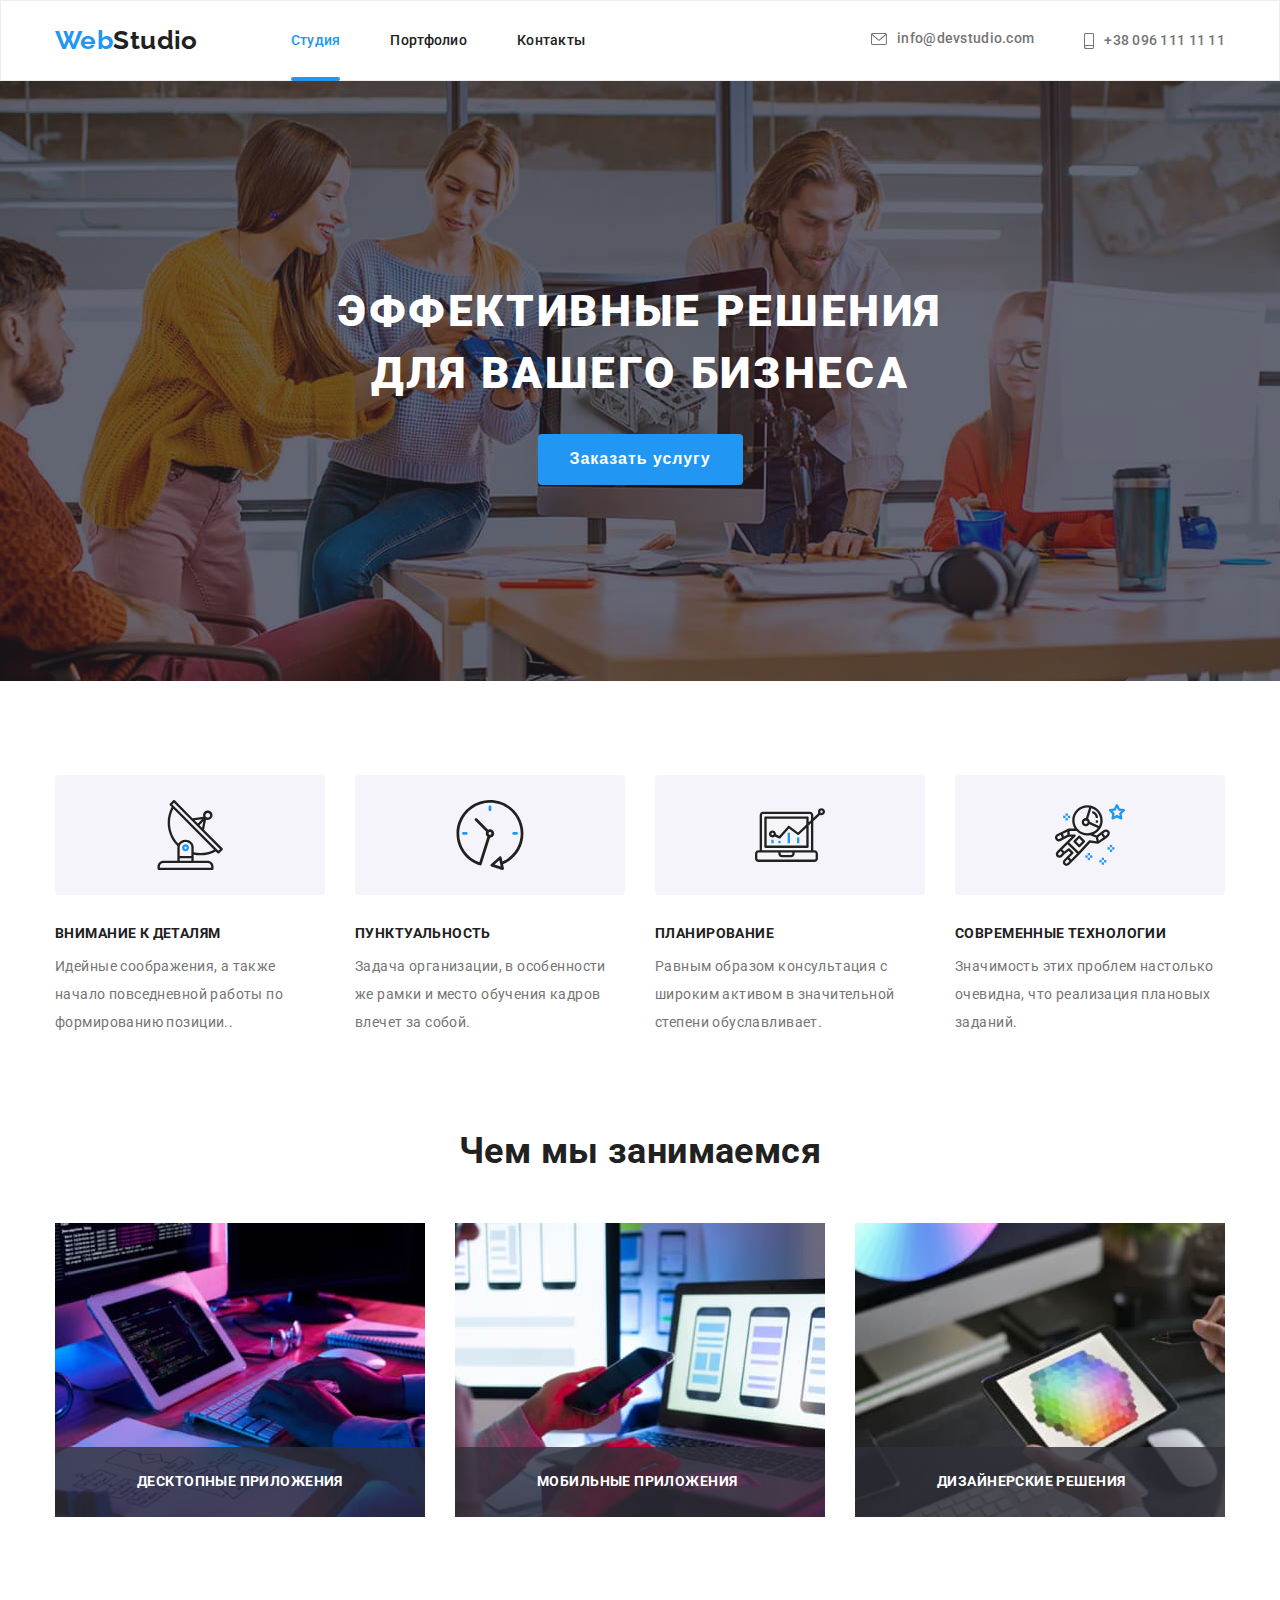
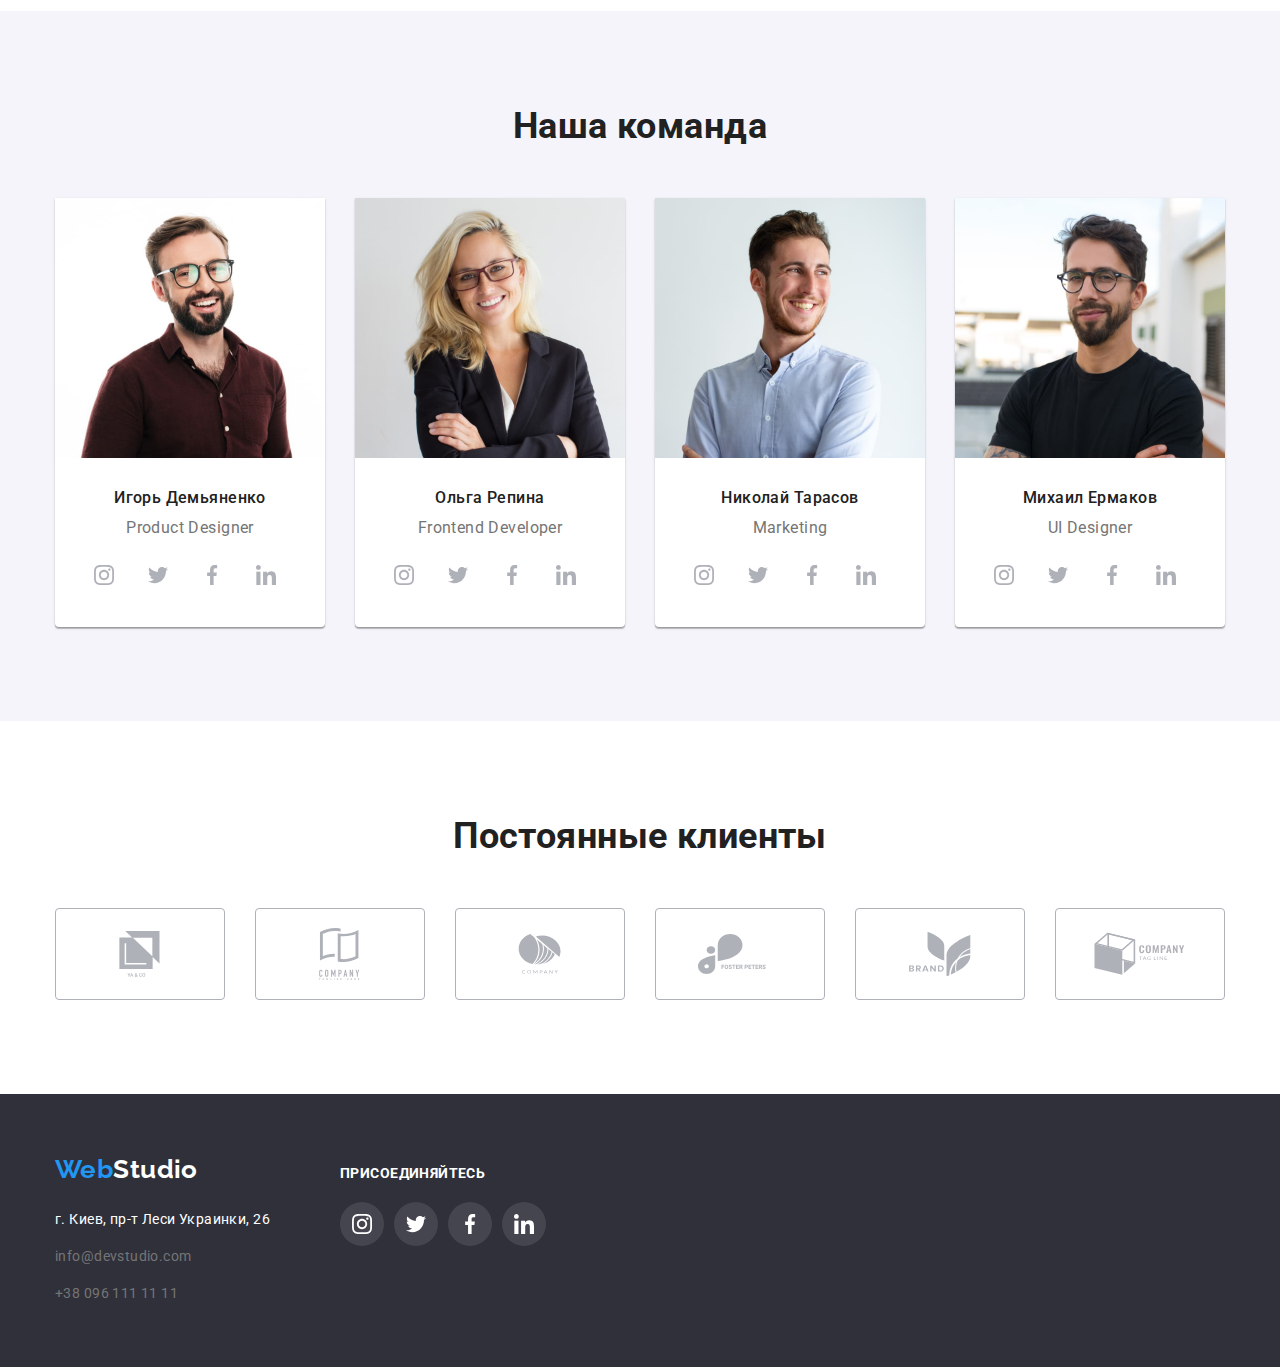
==== commit f5fefa5c: "add sprite" ====
--- a/index.html
+++ b/index.html
@@ -226,22 +226,22 @@
                     <h2 class="block-text__title title-primary-clients">Постоянные клиенты</h2>
                         <ul class="primary-clients-list">
                             <li class=" primary-clients-item"><a href="#" class=" primary-clients-item-link" ><svg class="clients-link" width="41" height="46">
-                                <use href="./img/icon/symbol.svg#icon-client1" ></use>
+                                <use href="./img/icon/sprite.svg#icon-client" ></use>
                             </svg></a></li>
                             <li class=" primary-clients-item"><a href="#" class=" primary-clients-item-link "><svg class="clients-link" width="41" height="52">
-                                <use href="./img/icon/symbol.svg#icon-client2" ></use>
+                                <use href="./img/icon/sprite.svg#icon-client2" ></use>
                             </svg></a></li>
                             <li class=" primary-clients-item"><a href="#" class=" primary-clients-item-link "><svg class="clients-link" width="43" height="41">
-                                <use href="./img/icon/symbol.svg#icon-client3" ></use>
+                                <use href="./img/icon/sprite.svg#icon-client3" ></use>
                             </svg></a></li>
                             <li class=" primary-clients-item"><a href="#" class=" primary-clients-item-link "><svg class="clients-link" width="84" height="46">
-                                <use href="./img/icon/symbol.svg#icon-client4" ></use>
+                                <use href="./img/icon/sprite.svg#icon-client4" ></use>
                             </svg></a></li>
                             <li class=" primary-clients-item"><a href="#" class=" primary-clients-item-link "><svg class="clients-link" width="62" height="46">
-                                <use href="./img/icon/symbol.svg#icon-client5" ></use>
+                                <use href="./img/icon/sprite.svg#icon-client5" ></use>
                             </svg></a></li>
                             <li class=" primary-clients-item"><a href="#" class=" primary-clients-item-link "><svg class="clients-link" width="93" height="43">
-                                <use href="./img/icon/symbol.svg#icon-client6" ></use>
+                                <use href="./img/icon/sprite.svg#icon-client6" ></use>
                             </svg></a></li>
                         </ul>
                 </div>
@@ -269,16 +269,16 @@
                         <p class="add-to-us-title">присоединяйтесь</p>
                         <ul class="add-to-us-list">
                             <li class="add-to-us-item"><a href="#" class="add-to-us-link"><svg class="icon-link footer-color-link">
-                                <use href="./img/icon/symbol.svg#icon-instagram-2" ></use>
+                                <use href="./img/icon/sprite.svg#icon-instagram" ></use>
                             </svg></a></li>
                             <li class="add-to-us-item"><a href="#" class="add-to-us-link "><svg class="icon-link footer-color-link">
-                                <use href="./img/icon/symbol.svg#icon-twitter-1" ></use>
+                                <use href="./img/icon/sprite.svg#icon-twitter" ></use>
                             </svg></a></li>
                             <li class="add-to-us-item"><a href="#" class="add-to-us-link "><svg class="icon-link footer-color-link">
-                                <use href="./img/icon/symbol.svg#icon-facebook-1" ></use>
+                                <use href="./img/icon/sprite.svg#icon-facebook" ></use>
                             </svg></a></li>
                             <li class="add-to-us-item"><a href="#" class="add-to-us-link "><svg class="icon-link footer-color-link">
-                                <use href="./img/icon/symbol.svg#icon-linkedin-1" ></use>
+                                <use href="./img/icon/sprite.svg#icon-linkedin" ></use>
                             </svg></a></li>
                         </ul>   
                     </div>
